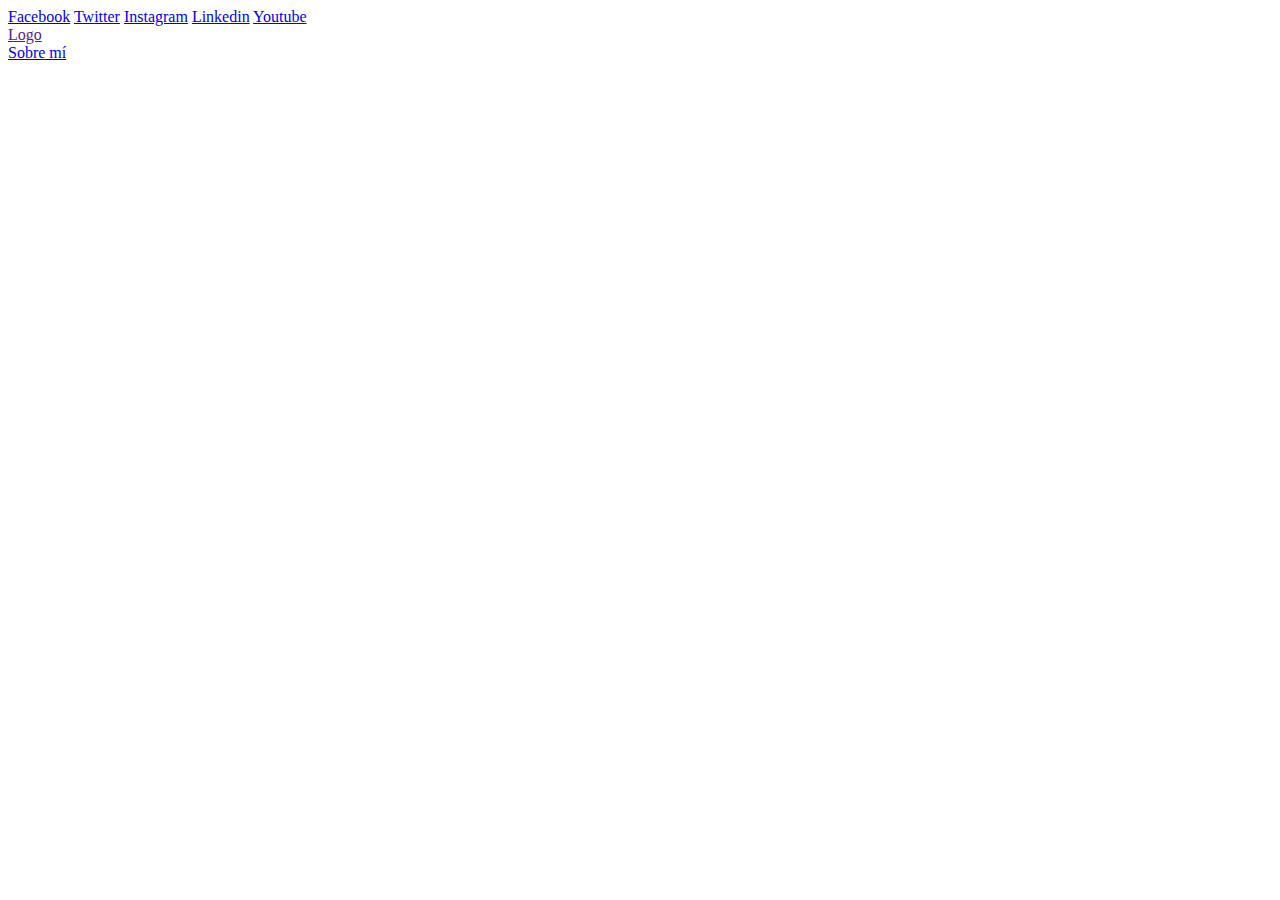
==== index.html @ 0249e4e7 "naquetacion del proyecto" ====
<!DOCTYPE html>
<html lang="en">
<head>
    <meta charset="UTF-8">
    <meta http-equiv="X-UA-Compatible" content="IE=edge">
    <meta name="viewport" content="width=device-width, initial-scale=1.0">
    <title>Mi Blog</title>
    <link rel="stylesheet" href="CSS/main.css">
</head>
<body>
    <header>
        <section>
            <div>
                <a href="/">Facebook</a>
                <a href="/">Twitter</a>
                <a href="/">Instagram</a>
                <a href="/">Linkedin</a>
                <a href="/">Youtube</a>
            </div>
        </section>
        <nav>
            <section>
                <a href="">Logo</a>
            </section>
            <section>
                <a href="perfil.html">Sobre mí</a>
            </section>
        </nav>
    </header>
</body>
</html>
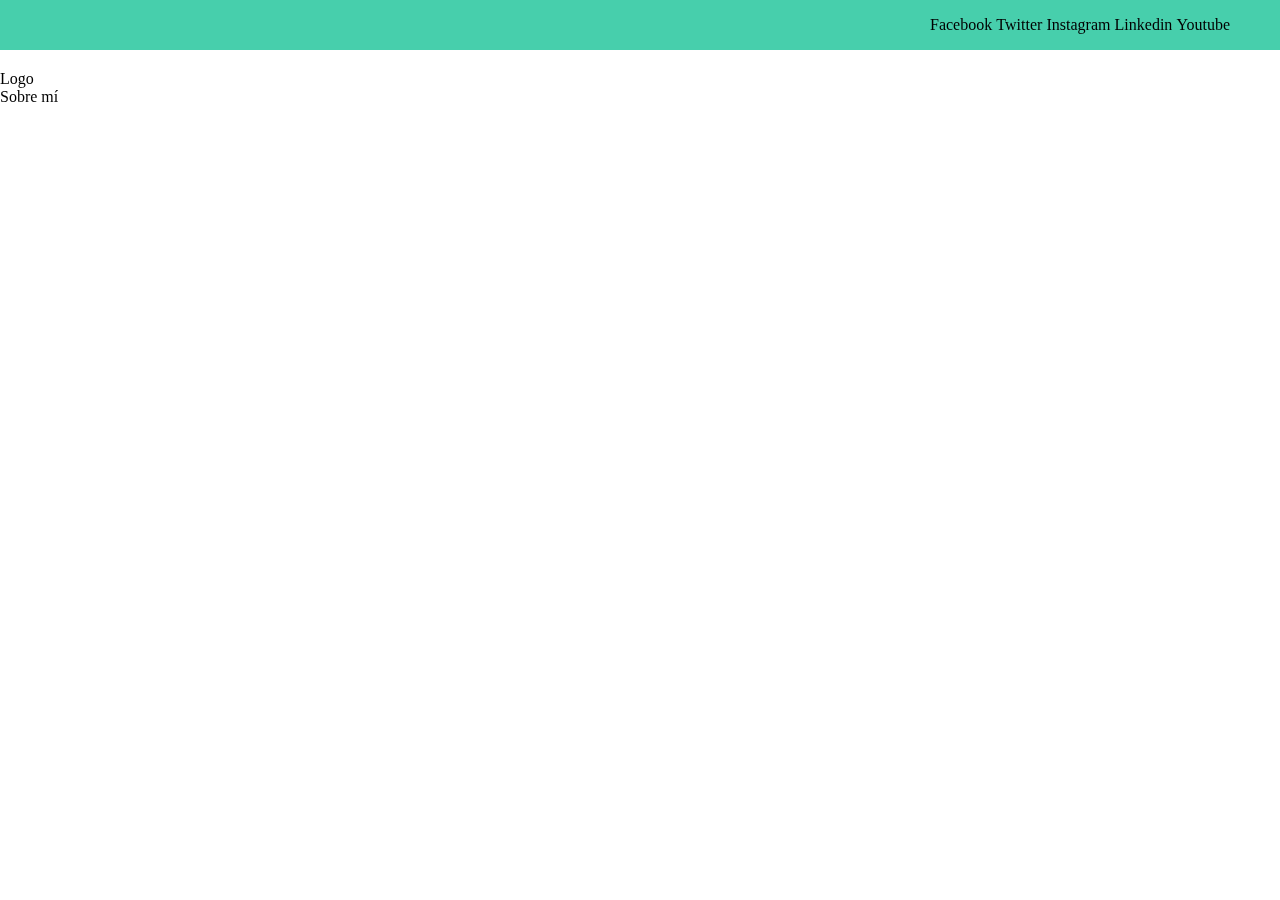
==== commit 225ce269: "estilos del header" ====
--- a/index.html
+++ b/index.html
@@ -9,8 +9,8 @@
 </head>
 <body>
     <header>
-        <section>
-            <div>
+        <section class="header-icons-container">
+            <div class="icons">
                 <a href="/">Facebook</a>
                 <a href="/">Twitter</a>
                 <a href="/">Instagram</a>
@@ -19,10 +19,10 @@
             </div>
         </section>
         <nav>
-            <section>
+            <section class="nav-logo-container">
                 <a href="">Logo</a>
             </section>
-            <section>
+            <section class="profile-link">
                 <a href="perfil.html">Sobre mí</a>
             </section>
         </nav>
--- a/CSS/main.css
+++ b/CSS/main.css
@@ -0,0 +1,40 @@
+body {
+    margin: 0;
+    padding: 0;
+    position: fixed;
+    top: 0;
+    bottom: 0;
+    left: 0;
+    right: 0;
+}
+
+a {
+    text-decoration: none;
+    display: inline;
+    color: black;
+}
+
+header {
+    width: 100%;
+    height: 140px;
+    display: grid;
+    grid-template-rows: 1fr 1fr;
+}
+
+header .header-icons-container {
+    width: 100%;
+    height: 50px;
+    display: grid;
+    background-color: #47cfac;
+}
+
+header .header-icons-container .icons {
+    width: 300px;
+    height: auto;
+    display: flex;
+    justify-items: flex-end;
+    align-items: center;
+    justify-content: space-between;
+    justify-self: end;
+    margin-right: 50px;
+}
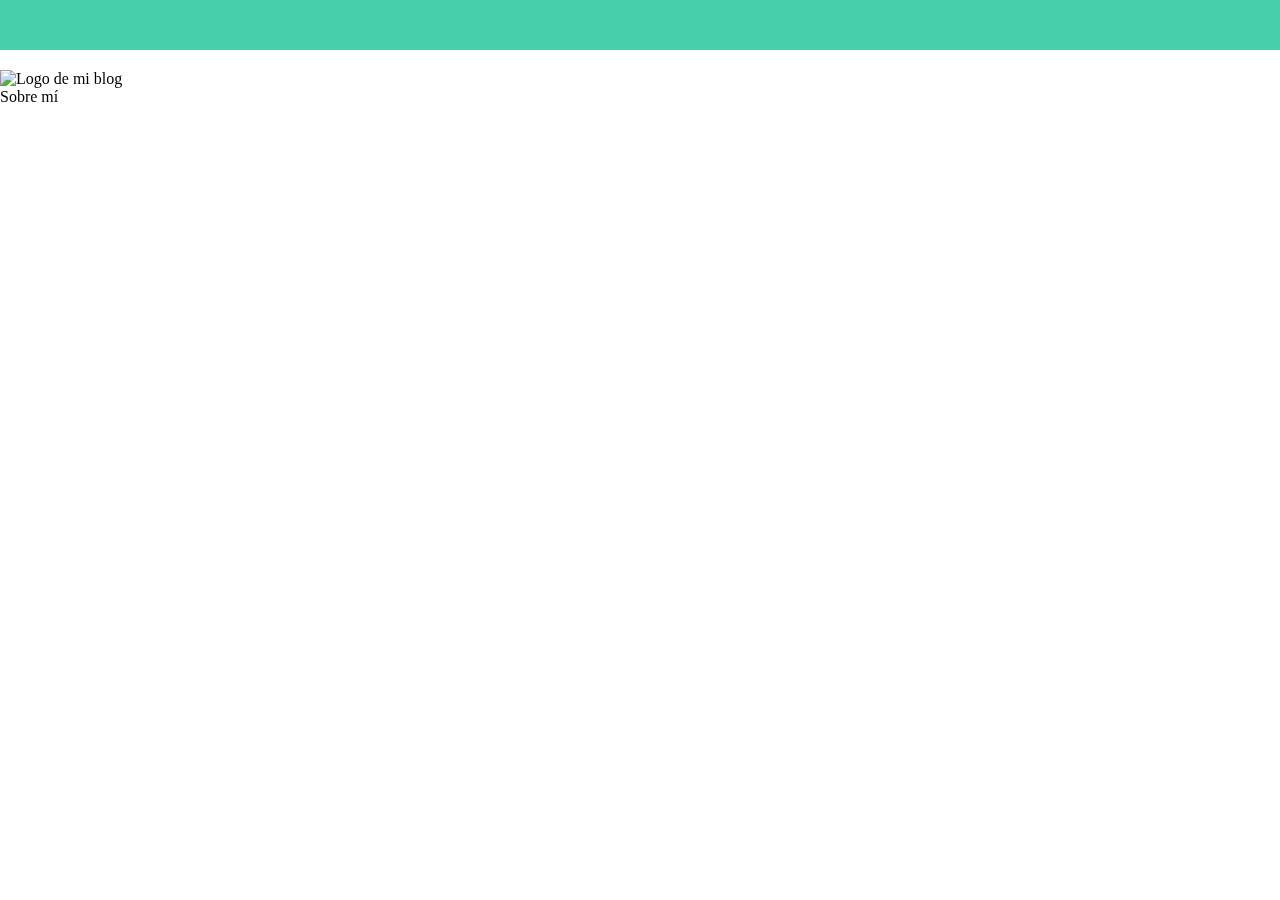
==== commit e548ed15: "se agragaron iconos de redes" ====
--- a/index.html
+++ b/index.html
@@ -6,21 +6,22 @@
     <meta name="viewport" content="width=device-width, initial-scale=1.0">
     <title>Mi Blog</title>
     <link rel="stylesheet" href="CSS/main.css">
+    <link rel="stylesheet" href="CSS/font/flaticon.css">
 </head>
 <body>
     <header>
         <section class="header-icons-container">
             <div class="icons">
-                <a href="/">Facebook</a>
-                <a href="/">Twitter</a>
-                <a href="/">Instagram</a>
-                <a href="/">Linkedin</a>
-                <a href="/">Youtube</a>
+                <a href="/"><span class="flaticon-001-facebook"></span></a>
+                <a href="/"><span class="flaticon-002-twitter"></span></a>
+                <a href="/"><span class="flaticon-011-instagram"></span></a>
+                <a href="/"><span class="flaticon-010-linkedin"></span></a>
+                <a href="/"><span class="flaticon-008-youtube"></span></a>
             </div>
         </section>
         <nav>
             <section class="nav-logo-container">
-                <a href="">Logo</a>
+                <a href=""><img src="/" alt="Logo de mi blog"></a>
             </section>
             <section class="profile-link">
                 <a href="perfil.html">Sobre mí</a>
--- a/CSS/main.css
+++ b/CSS/main.css
@@ -38,3 +38,7 @@
     justify-self: end;
     margin-right: 50px;
 }
+
+header .icons span {
+    color: white;
+}
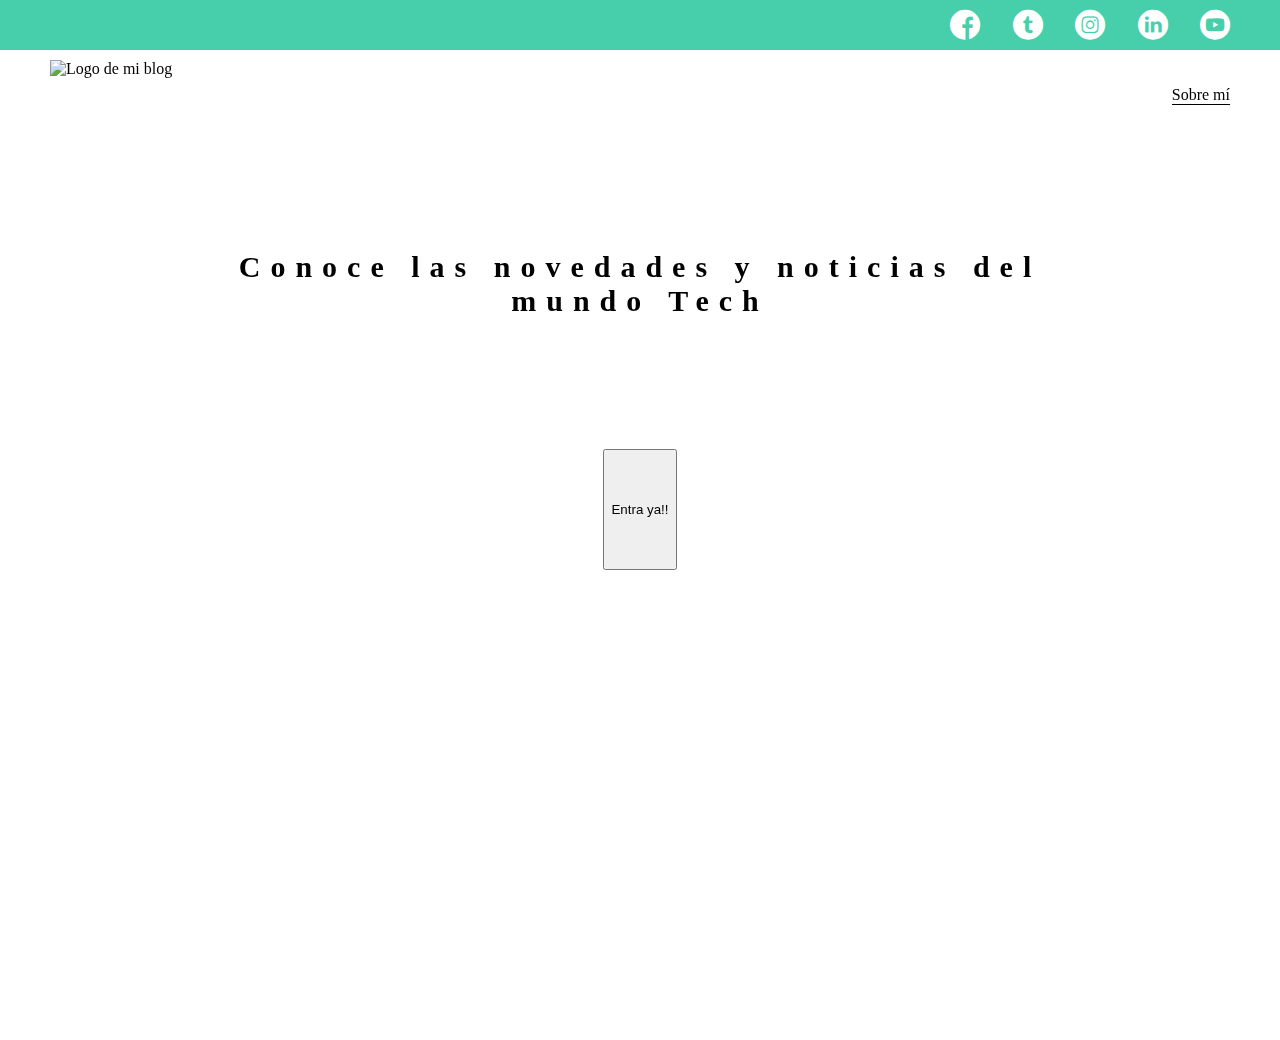
==== commit 297e50db: "se posicionaron los contenedores con grid" ====
--- a/index.html
+++ b/index.html
@@ -21,12 +21,20 @@
         </section>
         <nav>
             <section class="nav-logo-container">
-                <a href=""><img src="/" alt="Logo de mi blog"></a>
+                <a href=""><img src="/assets/img/Logo-negro.png" alt="Logo de mi blog"></a>
             </section>
             <section class="profile-link">
                 <a href="perfil.html">Sobre mí</a>
             </section>
         </nav>
     </header>
+    <main class="home-main">
+        <section>
+            <p class="home-main-text">Conoce las novedades y noticias del mundo Tech</p>
+            <button class="home-main-button">
+                <a href="">Entra ya!!</a>
+            </button>
+        </section>
+    </main>
 </body>
 </html>--- a/CSS/main.css
+++ b/CSS/main.css
@@ -42,3 +42,53 @@
 header .icons span {
     color: white;
 }
+
+nav {
+    display: grid;
+    grid-template-columns: 1fr 1fr;
+    height: 90px;
+}
+
+nav .nav-logo-container {
+    margin-left: 50px;
+}
+
+nav .nav-logo-container img {
+    width: 220px;
+    margin-top: 10px;
+}
+
+nav .profile-link {
+    display: flex;
+    align-items: center;
+    justify-content: flex-end;
+    margin-right: 50px;
+}
+
+nav .profile-link a {
+    color: black;
+    border-bottom: 1px solid black;
+}
+
+.home-main {
+    display: grid;
+    grid-template-columns: 1fr 4fr 1fr;
+    height: 100%;
+}
+
+.home-main section {
+    display: grid;
+    grid-column: 2;
+    justify-items: center;
+    height: 350px;
+    margin-top: 80px;
+}
+
+.home-main-text {
+    font-size: 30px;
+    font-weight: 700;
+    letter-spacing: 10px;
+    color: black;
+    text-align: center;
+}
+
--- a/CSS/font/flaticon.css
+++ b/CSS/font/flaticon.css
@@ -0,0 +1,46 @@
+	/*
+  	Flaticon icon font: Flaticon
+  	Creation date: 20/12/2018 09:27
+  	*/
+
+@font-face {
+  font-family: "Flaticon";
+  src: url("./Flaticon.eot");
+  src: url("./Flaticon.eot?#iefix") format("embedded-opentype"),
+       url("./Flaticon.woff") format("woff"),
+       url("./Flaticon.ttf") format("truetype"),
+       url("./Flaticon.svg#Flaticon") format("svg");
+  font-weight: normal;
+  font-style: normal;
+}
+
+@media screen and (-webkit-min-device-pixel-ratio:0) {
+  @font-face {
+    font-family: "Flaticon";
+    src: url("./Flaticon.svg#Flaticon") format("svg");
+  }
+}
+
+[class^="flaticon-"]:before, [class*=" flaticon-"]:before,
+[class^="flaticon-"]:after, [class*=" flaticon-"]:after {   
+  font-family: Flaticon;
+        font-size: 30px;
+font-style: normal;
+margin-left: 20px;
+}
+
+.flaticon-001-facebook:before { content: "\f100"; }
+.flaticon-002-twitter:before { content: "\f101"; }
+.flaticon-003-whatsapp:before { content: "\f102"; }
+.flaticon-004-groupme:before { content: "\f103"; }
+.flaticon-005-kik:before { content: "\f104"; }
+.flaticon-006-skype:before { content: "\f105"; }
+.flaticon-007-periscope:before { content: "\f106"; }
+.flaticon-008-youtube:before { content: "\f107"; }
+.flaticon-009-itunes:before { content: "\f108"; }
+.flaticon-010-linkedin:before { content: "\f109"; }
+.flaticon-011-instagram:before { content: "\f10a"; }
+.flaticon-012-messenger:before { content: "\f10b"; }
+.flaticon-013-twitter-1:before { content: "\f10c"; }
+.flaticon-014-snapchat:before { content: "\f10d"; }
+.flaticon-015-reddit:before { content: "\f10e"; }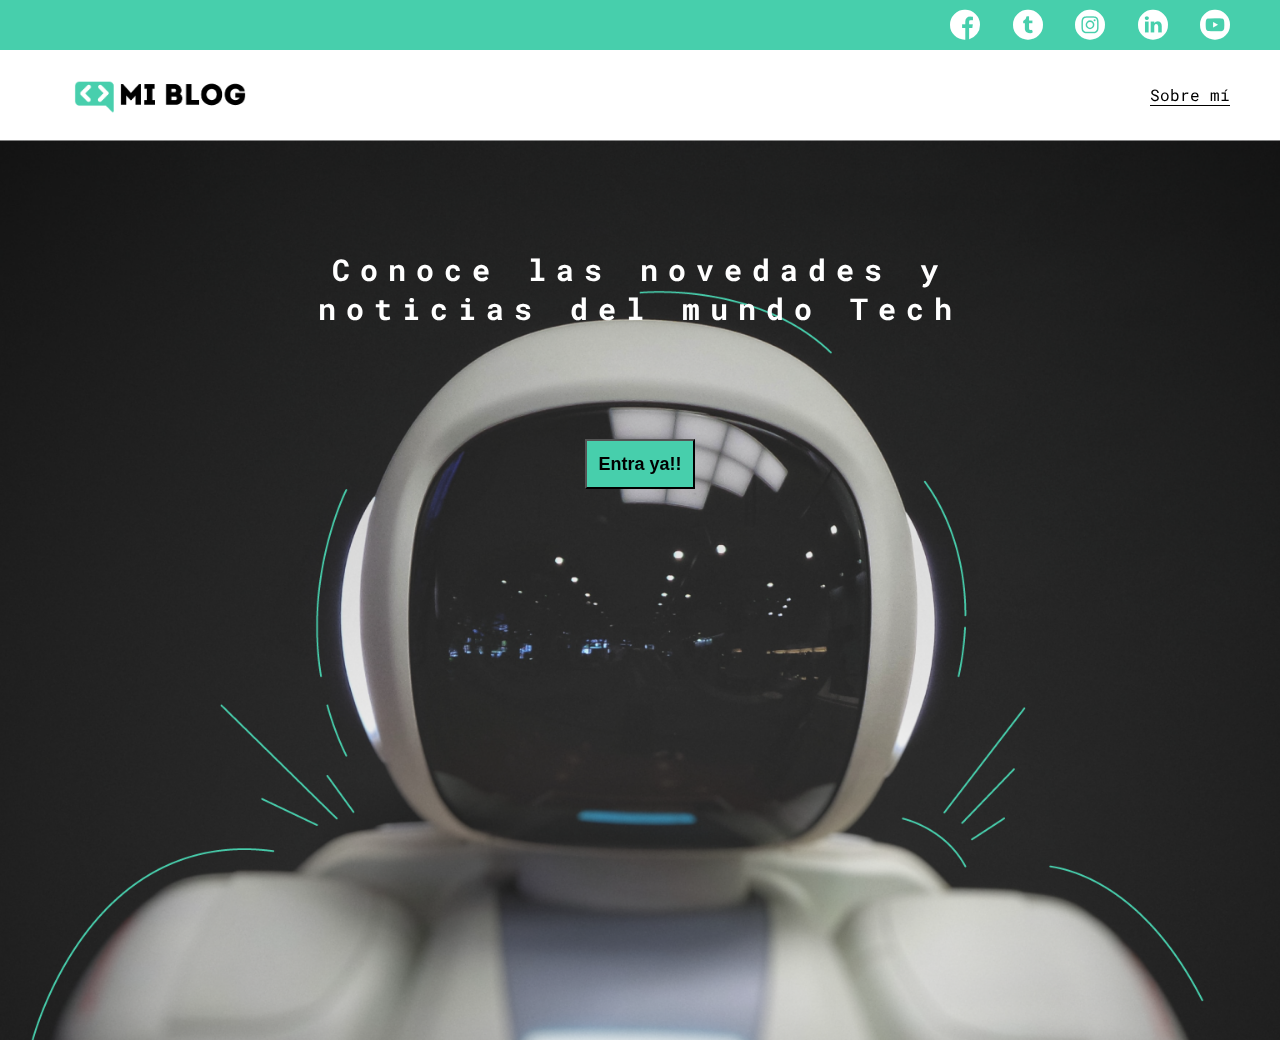
==== commit 314ab91c: "se realizo la maquetacion de la paginas blogs" ====
--- a/index.html
+++ b/index.html
@@ -32,9 +32,10 @@
         <section>
             <p class="home-main-text">Conoce las novedades y noticias del mundo Tech</p>
             <button class="home-main-button">
-                <a href="">Entra ya!!</a>
+                <a href="blogs.html">Entra ya!!</a>
             </button>
         </section>
     </main>
 </body>
-</html>+</html>
+
--- a/CSS/main.css
+++ b/CSS/main.css
@@ -1,4 +1,7 @@
+@import url('https://fonts.googleapis.com/css2?family=Roboto+Mono:wght@400;500;700&family=Roboto+Slab:wght@400;700&family=Roboto:wght@400;500;700;900&display=swap');
+
 body {
+    font-family: 'Roboto Mono', monospace;
     margin: 0;
     padding: 0;
     position: fixed;
@@ -74,6 +77,10 @@
     display: grid;
     grid-template-columns: 1fr 4fr 1fr;
     height: 100%;
+    background-image: url('/assets/img/Cover.png');
+    background-position: center;
+    background-repeat: no-repeat;
+    background-size: cover;
 }
 
 .home-main section {
@@ -90,5 +97,21 @@
     letter-spacing: 10px;
     color: black;
     text-align: center;
+    font-family: 'Roboto mono', monospace;
+    color: white;
 }
 
+.home-main-button {
+    width: 110px;
+    height: 50px;
+    background-color: #47cfac;
+    display: grid;
+    align-items: center;
+}
+
+.home-main-button a {
+    font-weight: 700;
+    font-size: 18px;
+    
+}
+
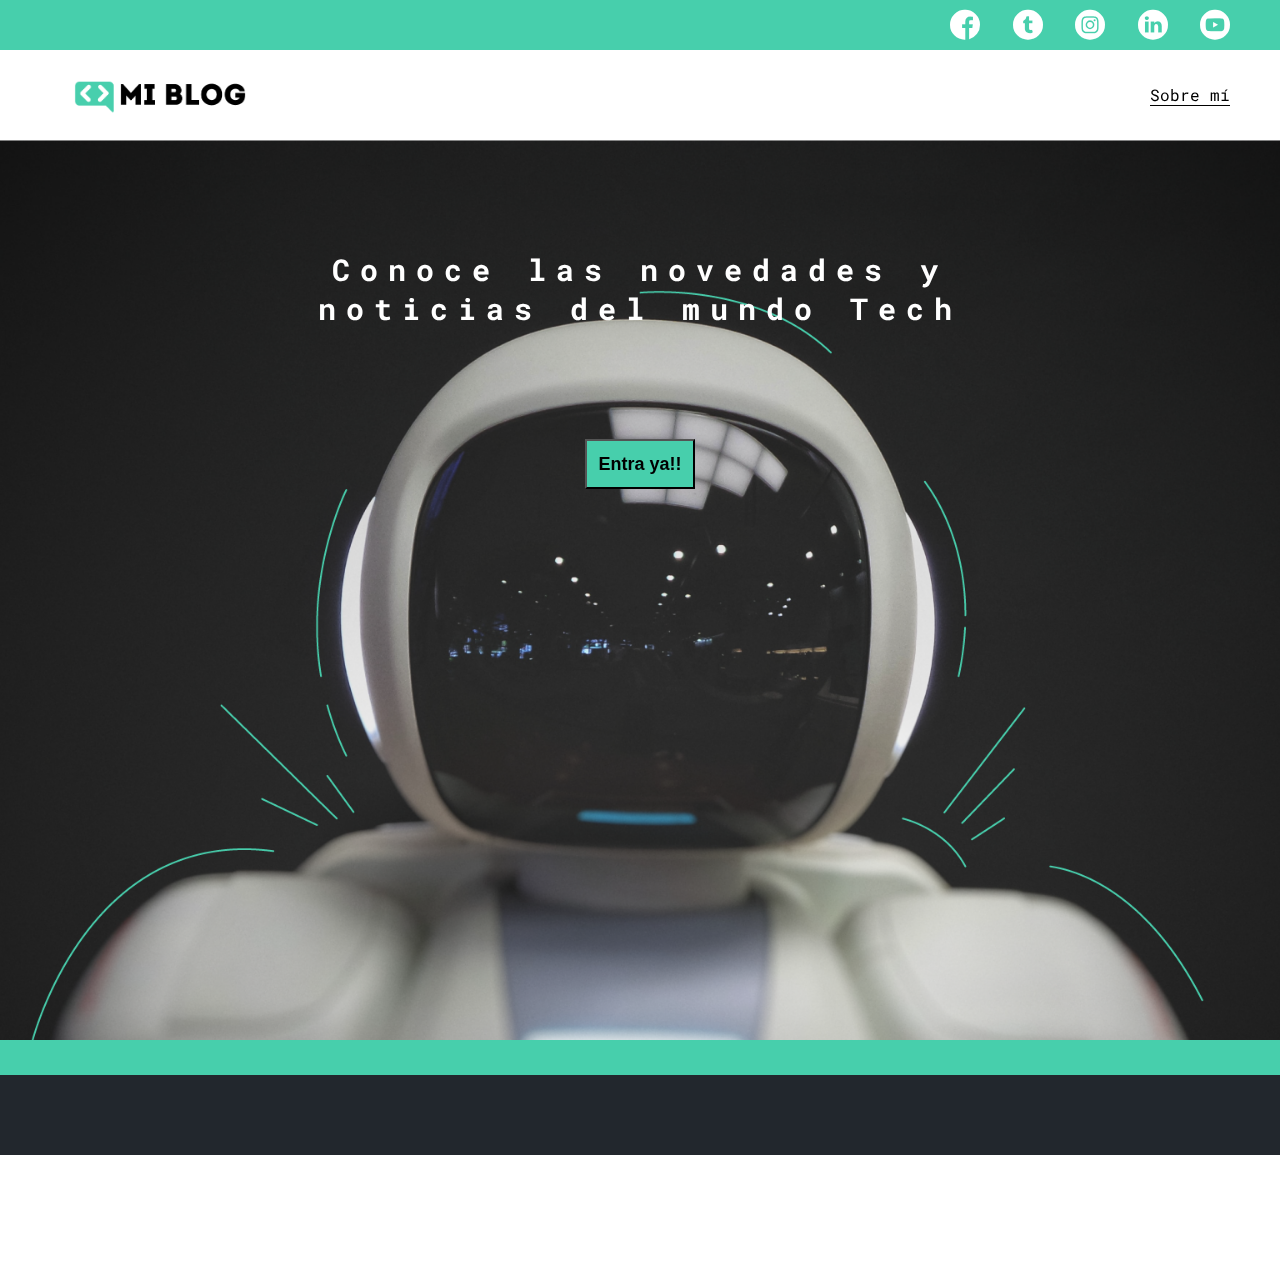
==== commit 5bc4b328: "se agrego mediaqueries" ====
--- a/index.html
+++ b/index.html
@@ -7,8 +7,10 @@
     <title>Mi Blog</title>
     <link rel="stylesheet" href="CSS/main.css">
     <link rel="stylesheet" href="CSS/font/flaticon.css">
+    <link rel="stylesheet" href="CSS/media-queries.css">
+
 </head>
-<body>
+<body class="home-body">
     <header>
         <section class="header-icons-container">
             <div class="icons">
@@ -39,3 +41,12 @@
 </body>
 </html>
 
+
+<footer></footer>
+<img src="" alt="">
+<nav></nav>
+<h1></h1>
+<p></p>
+<div></div>
+<span></span>
+<a href=""></a>--- a/CSS/main.css
+++ b/CSS/main.css
@@ -4,6 +4,15 @@
     font-family: 'Roboto Mono', monospace;
     margin: 0;
     padding: 0;
+}
+
+a {
+    text-decoration: none;
+    display: inline;
+    color: black;
+}
+
+.home-body {
     position: fixed;
     top: 0;
     bottom: 0;
@@ -11,10 +20,9 @@
     right: 0;
 }
 
-a {
-    text-decoration: none;
-    display: inline;
-    color: black;
+.grid-container {
+    max-width: 980px;
+    margin: auto;
 }
 
 header {
@@ -112,6 +120,170 @@
 .home-main-button a {
     font-weight: 700;
     font-size: 18px;
+}
+
+.blogs-main {
+    display: grid;
+
+}
+
+.blogs-news-container {
+    background-color: #e6e9ed;
+    padding: 0 50px 40px;
+}
+
+.blogs-main-new {
+    display: grid;
+    grid-template-columns: 2fr 1fr;
+    grid-template-rows: 2fr;
+}
+
+.blogs-news-img-container {
+    grid-column: 1;
+}
+
+.blogs-news-img-container img {
+    width: 85%;
+}
+
+.blogs-news-info-container {
+    grid-column: 2;
+}
+
+.blogs-news-info-container p {
+    margin-bottom: 35px;
+}
+
+.blogs-posts-container {
+    padding: 0 50px 40px;
+}
+
+.blogs-posts-container h3 {
+    border-bottom: 1px solid #cdd2da;
+    padding-bottom: 20px;
+    text-align: center;
+}
+
+.blogs-button{
+    border: 1px solid #47cfac;
+    padding: 10px 15px;
+    font-size: 12px;
+}
+
+.blogs-button:hover{
+    border: 1px solid #47cfac;
+    padding: 10px 15px;
+    font-size: 12px;
+    background-color: #47cfac;
+}
+
+.blogs-posts-container .post-container {
+    display: inline-block;
+    padding-left: 10px;
+    max-width: 30%;
+    margin-bottom: 50px;
+}
+
+.blogs-posts-container .post-container p {
+    margin-bottom: 35px;
+}
+
+.blogs-posts-container .post-container img {
+    width: 100%;
+}
+
+footer {
+    width: 100%;
+    height: 80px;
+    background-color: #22272d;
+    border-top: 35px solid #47cfac;
+    text-align: center;
+}
+
+footer p {
+    color: white;
+    margin-top: 30px;
+}
+
+.blogpost-img-container {
+    padding:  0 50px 40px;
+}
+
+.blogpost-img-container img {
+    width: 100%;
+}
+
+.blogpost-main-container {
+    padding: 0 50px 40px;
+}
+.blogpost-main-container h3{
+    border-bottom: 1px solid #cdd2da;
+    padding-bottom: 20px;
+}
+
+.blogpost-main-container article h1 {
+    font-size: 35px;
+}
+
+.contact-main-container {
+    width: 100%;
+    min-height: 250px;
+    background-color: #e6e9ed;
+    text-align: center;
+    padding-bottom: 50px;
+}
+
+.contact-main-container div {
+    display: inline-block;
+    width: 49.5%;
+    height: 100%;
+}
+
+.contact-main-container div a{
+    border-bottom: 1px solid black;
+    padding-bottom: 5px;
+}
+
+.contact-main-container .contact-left, .contact-right {
+    text-align: initial;
+    margin-top: 85px;
+}
+
+.contact-main-container img{
+    width: 100px;
+}
+
+.profile-main-container {
+    padding: 70px 40px;
+    background-color: #e6e9ed;
+    margin-bottom: 50px;
+}
+
+.profile-main-container img {
+    width: 320px;
+    margin-right: 30px;
+}
+
+.profile-main-container .profile-container {
+    display: flex;
+}
+
+.profile-main-proyects {
+    padding: 0 50px 40px;
+}
+
+.profile-main-proyects h3 {
+    border-bottom: 1px solid #cdd2da;
+    padding-bottom: 35px;
+    text-align: center;
+}
+
+.proyects-main-container {
+    display: grid;
+    grid-template-columns: 1fr 1fr 1fr;
+}
+
+.proyect-container {
+    padding: 0 5px;
     
-}
-
+}--- a/CSS/media-queries.css
+++ b/CSS/media-queries.css
@@ -0,0 +1,29 @@
+@media (max-width: 900px) {
+    .blogs-main-new {
+        grid-template-columns: 1fr;
+        grid-template-rows: 3fr;
+    }
+    .blogs-news-img-container {
+        grid-row: 2;
+    }
+    .blogs-news-info-container {
+        grid-column: 1;
+        grid-row: 3;
+    }
+    .blogs-posts-container .post-container {
+        max-width: 45%;
+    }
+    .proyects-main-container {
+        grid-template-columns: 1fr 1fr;
+        grid-template-rows: 2fr;
+    }
+    .profile-main-container .profile-container {
+        display: block;
+    }
+}
+
+@media (max-width: 600px) {
+    .blogs-posts-container .post-container {
+        max-width: 95%;
+    }
+}